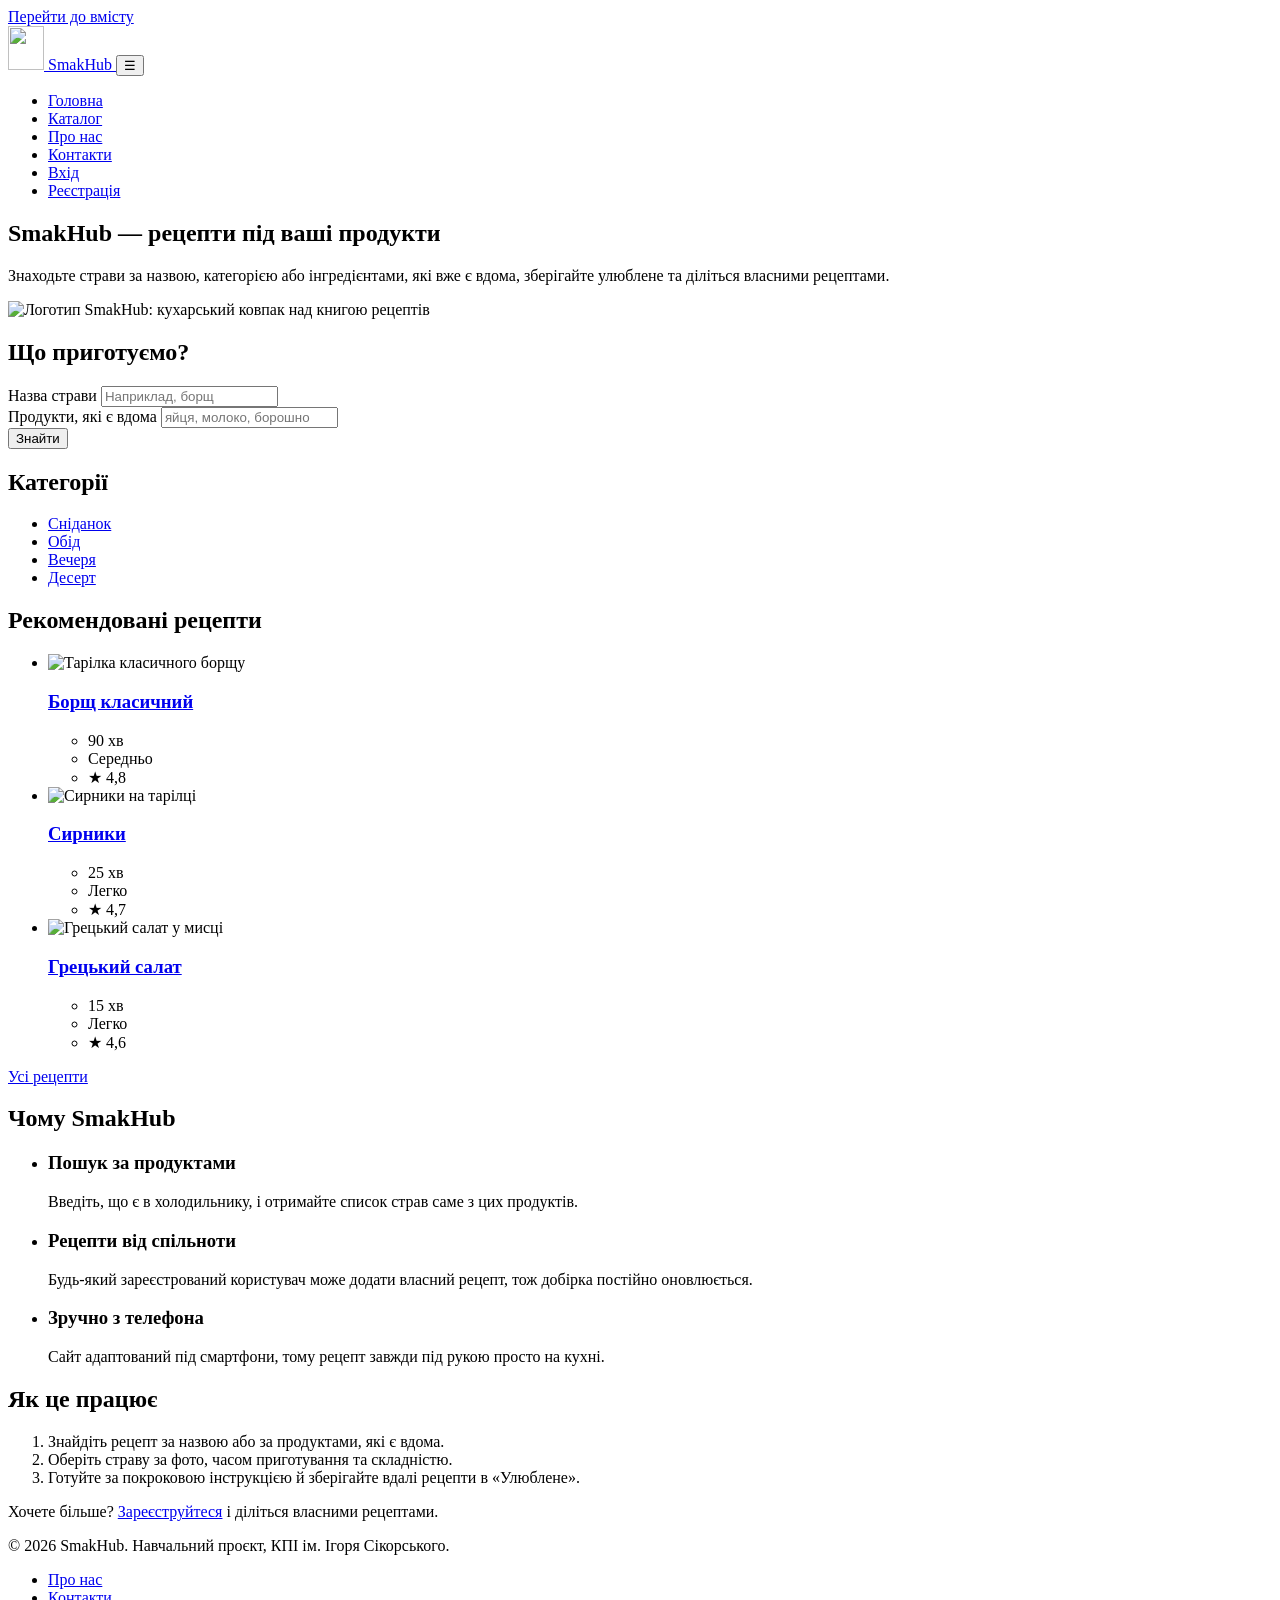
==== index.html @ bff35866 "project structure" ====
<!DOCTYPE html>
<html lang="uk">
<head>
  <meta charset="UTF-8">
  <meta name="viewport" content="width=device-width, initial-scale=1.0">
  <title>Головна — SmakHub</title>
  <meta name="description" content="SmakHub — книга рецептів, де можна знайти страву за назвою або за продуктами, які є вдома.">
  <link rel="preconnect" href="https://fonts.googleapis.com">
  <link rel="preconnect" href="https://fonts.gstatic.com" crossorigin>
  <link href="https://fonts.googleapis.com/css2?family=Nunito+Sans:ital,wght@0,400;0,700;1,700&amp;family=Playfair+Display:wght@600;700&amp;display=swap" rel="stylesheet">
  <link rel="icon" type="image/png" href="images/favicon.png">
  <link rel="stylesheet" href="css/style.css">
</head>
<body>
  <a class="skip-link" href="#main">Перейти до вмісту</a>

  <header class="site-header">
    <div class="container header-inner">
      <a class="logo" href="index.html">
        <img src="images/logo.webp" alt="" width="36" height="44">
        <span>SmakHub</span>
      </a>
      <button class="nav-toggle" type="button" aria-expanded="false" aria-controls="site-nav" aria-label="Відкрити меню">&#9776;</button>
      <nav id="site-nav" class="site-nav" aria-label="Головна навігація">
        <ul>
          <li><a href="index.html" aria-current="page">Головна</a></li>
          <li><a href="catalog.html">Каталог</a></li>
          <li><a href="about.html">Про нас</a></li>
          <li><a href="contacts.html">Контакти</a></li>
          <li><a href="login.html">Вхід</a></li>
          <li><a href="register.html">Реєстрація</a></li>
        </ul>
      </nav>
    </div>
  </header>

  <main id="main">
    <div class="container">

      <section class="hero" aria-labelledby="hero-title">
        <div>
          <h1 id="hero-title">SmakHub — рецепти під ваші продукти</h1>
          <p class="hero-lead">Знаходьте страви за назвою, категорією або інгредієнтами, які вже є вдома, зберігайте улюблене та діліться власними рецептами.</p>
        </div>
        <img class="hero-logo" src="images/logo-large.webp" width="426" height="520" alt="Логотип SmakHub: кухарський ковпак над книгою рецептів">
      </section>

      <section class="section" aria-labelledby="search-title">
        <h2 id="search-title">Що приготуємо?</h2>
        <form class="search-form" action="catalog.html" method="get" role="search">
          <div>
            <label for="search-name">Назва страви</label>
            <input id="search-name" type="search" name="q" placeholder="Наприклад, борщ">
          </div>
          <div>
            <label for="search-ingredients">Продукти, які є вдома</label>
            <input id="search-ingredients" type="text" name="ingredients" placeholder="яйця, молоко, борошно">
          </div>
          <button class="btn" type="submit">Знайти</button>
        </form>
      </section>

      <section class="section" aria-labelledby="categories-title">
        <h2 id="categories-title">Категорії</h2>
        <ul class="chip-list">
          <li><a href="catalog.html?category=breakfast">Сніданок</a></li>
          <li><a href="catalog.html?category=lunch">Обід</a></li>
          <li><a href="catalog.html?category=dinner">Вечеря</a></li>
          <li><a href="catalog.html?category=dessert">Десерт</a></li>
        </ul>
      </section>

      <section class="section" aria-labelledby="featured-title">
        <h2 id="featured-title">Рекомендовані рецепти</h2>
        <ul class="card-grid">
          <li class="recipe-card">
            <img src="images/recipe-borshch.webp" width="800" height="600" alt="Тарілка класичного борщу" loading="lazy">
            <div class="recipe-card-body">
              <h3><a href="recipe.html">Борщ класичний</a></h3>
              <ul class="recipe-meta">
                <li>90 хв</li>
                <li>Середньо</li>
                <li><span class="badge">&#9733; 4,8</span></li>
              </ul>
            </div>
          </li>
          <li class="recipe-card">
            <img src="images/recipe-syrnyky.webp" width="800" height="600" alt="Сирники на тарілці" loading="lazy">
            <div class="recipe-card-body">
              <h3><a href="recipe.html">Сирники</a></h3>
              <ul class="recipe-meta">
                <li>25 хв</li>
                <li>Легко</li>
                <li><span class="badge">&#9733; 4,7</span></li>
              </ul>
            </div>
          </li>
          <li class="recipe-card">
            <img src="images/recipe-salat.webp" width="800" height="600" alt="Грецький салат у мисці" loading="lazy">
            <div class="recipe-card-body">
              <h3><a href="recipe.html">Грецький салат</a></h3>
              <ul class="recipe-meta">
                <li>15 хв</li>
                <li>Легко</li>
                <li><span class="badge">&#9733; 4,6</span></li>
              </ul>
            </div>
          </li>
        </ul>
        <p><a class="btn btn-secondary" href="catalog.html">Усі рецепти</a></p>
      </section>

      <section class="section" aria-labelledby="why-title">
        <h2 id="why-title">Чому SmakHub</h2>
        <ul class="benefits">
          <li class="benefit">
            <h3>Пошук за продуктами</h3>
            <p>Введіть, що є в холодильнику, і отримайте список страв саме з цих продуктів.</p>
          </li>
          <li class="benefit">
            <h3>Рецепти від спільноти</h3>
            <p>Будь-який зареєстрований користувач може додати власний рецепт, тож добірка постійно оновлюється.</p>
          </li>
          <li class="benefit">
            <h3>Зручно з телефона</h3>
            <p>Сайт адаптований під смартфони, тому рецепт завжди під рукою просто на кухні.</p>
          </li>
        </ul>
      </section>

      <section class="section text-block" aria-labelledby="how-title">
        <h2 id="how-title">Як це працює</h2>
        <ol>
          <li>Знайдіть рецепт за назвою або за продуктами, які є вдома.</li>
          <li>Оберіть страву за фото, часом приготування та складністю.</li>
          <li>Готуйте за покроковою інструкцією й зберігайте вдалі рецепти в «Улюблене».</li>
        </ol>
        <p>Хочете більше? <a href="register.html">Зареєструйтеся</a> і діліться власними рецептами.</p>
      </section>

    </div>
  </main>

  <footer class="site-footer">
    <div class="container footer-inner">
      <p>&copy; 2026 SmakHub. Навчальний проєкт, КПІ ім. Ігоря Сікорського.</p>
      <ul>
        <li><a href="about.html">Про нас</a></li>
        <li><a href="contacts.html">Контакти</a></li>
      </ul>
    </div>
  </footer>

  <script src="js/main.js" defer></script>
</body>
</html>
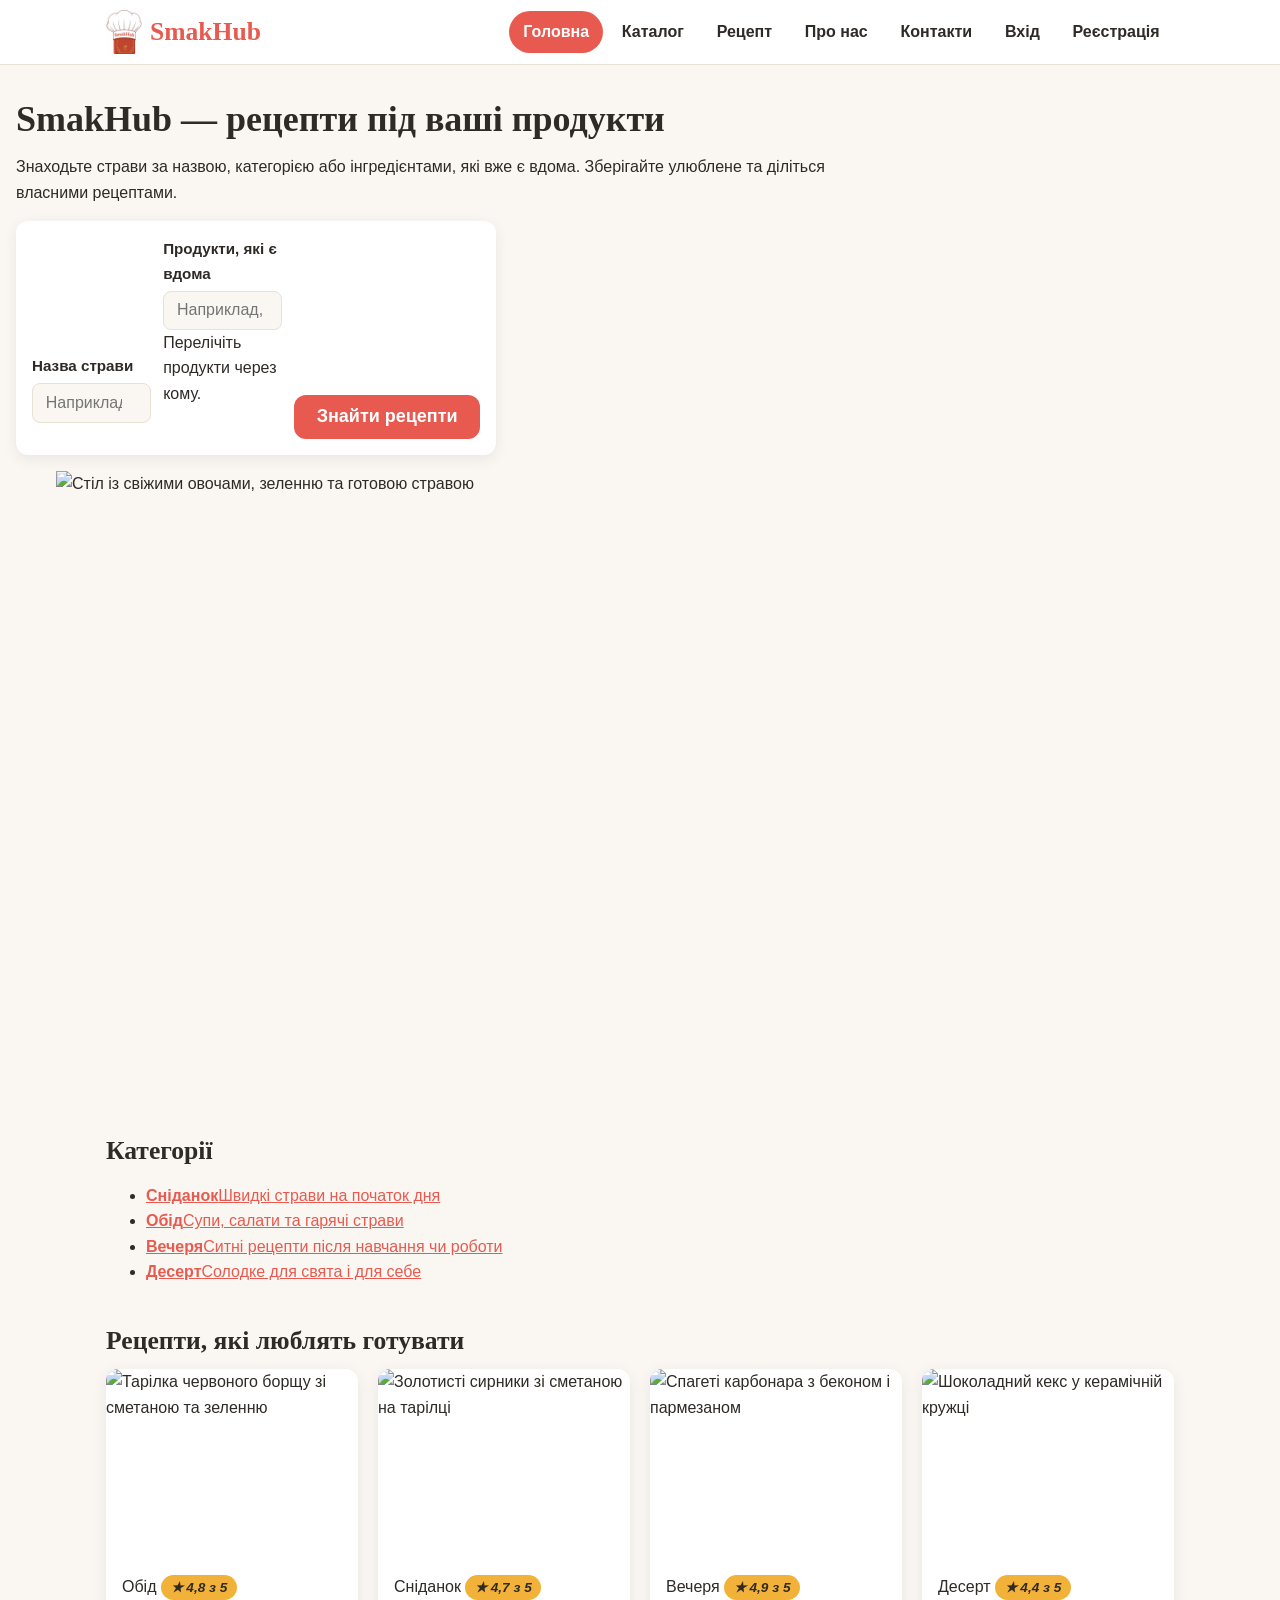
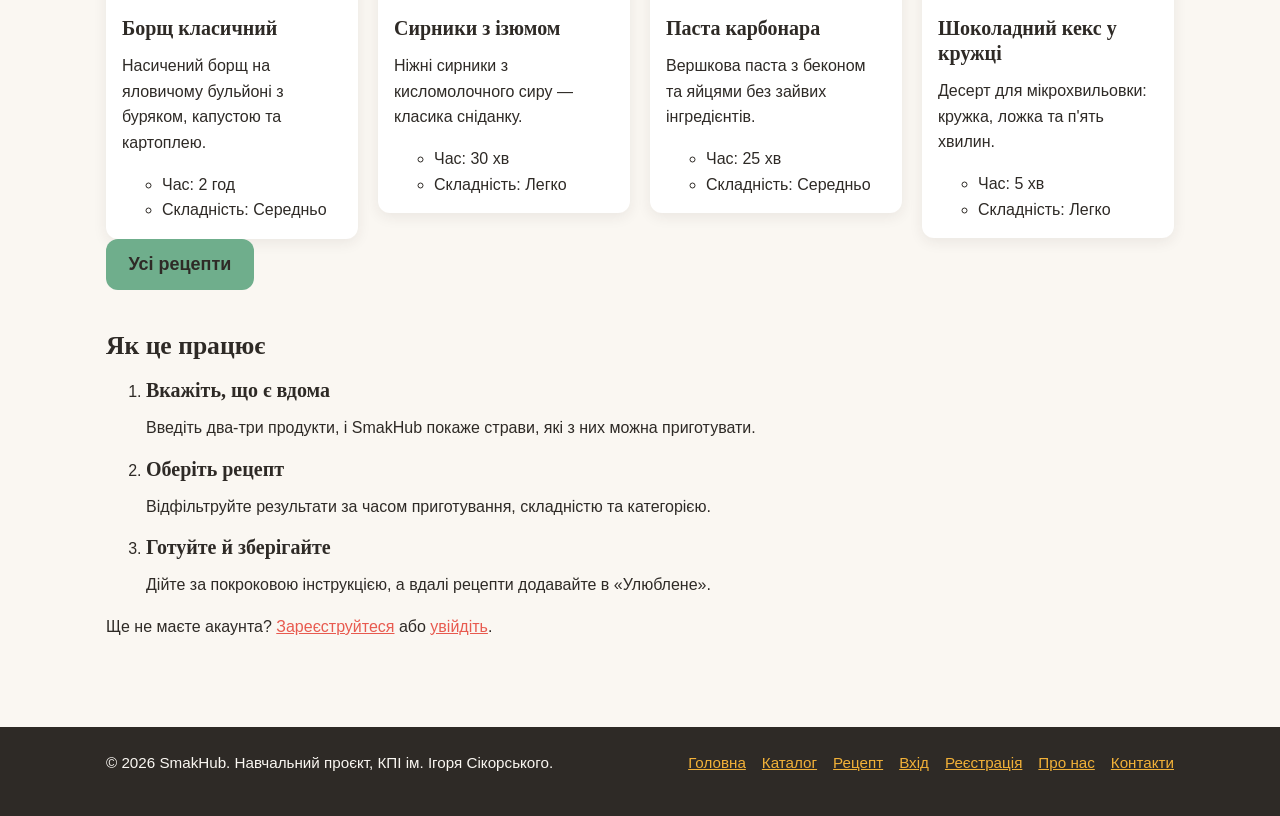
==== commit 071db18b: "Add files via upload" ====
--- a/index.html
+++ b/index.html
@@ -25,6 +25,7 @@
         <ul>
           <li><a href="index.html" aria-current="page">Головна</a></li>
           <li><a href="catalog.html">Каталог</a></li>
+          <li><a href="recipe.html">Рецепт</a></li>
           <li><a href="about.html">Про нас</a></li>
           <li><a href="contacts.html">Контакти</a></li>
           <li><a href="login.html">Вхід</a></li>
@@ -35,119 +36,131 @@
   </header>
 
   <main id="main">
+    <section class="hero" aria-labelledby="hero-title">
+      <div class="container hero-inner">
+        <div class="hero-text">
+          <h1 id="hero-title">SmakHub — рецепти під ваші продукти</h1>
+          <p class="lead">Знаходьте страви за назвою, категорією або інгредієнтами, які вже є вдома. Зберігайте улюблене та діліться власними рецептами.</p>
+
+          <form class="form search-form" action="catalog.html" method="get" role="search">
+            <div class="form-group">
+              <label for="hero-q">Назва страви</label>
+              <input type="search" id="hero-q" name="q" placeholder="Наприклад, борщ" autocomplete="off">
+            </div>
+            <div class="form-group">
+              <label for="hero-ingredients">Продукти, які є вдома</label>
+              <input type="text" id="hero-ingredients" name="ingredients" placeholder="Наприклад, яйця, сир, помідори">
+              <p class="form-hint">Перелічіть продукти через кому.</p>
+            </div>
+            <button class="btn" type="submit">Знайти рецепти</button>
+          </form>
+        </div>
+        <figure class="hero-figure">
+          <img src="images/hero.webp" alt="Стіл із свіжими овочами, зеленню та готовою стравою" width="800" height="600">
+        </figure>
+      </div>
+    </section>
+
     <div class="container">
-
-      <section class="hero" aria-labelledby="hero-title">
-        <div>
-          <h1 id="hero-title">SmakHub — рецепти під ваші продукти</h1>
-          <p class="hero-lead">Знаходьте страви за назвою, категорією або інгредієнтами, які вже є вдома, зберігайте улюблене та діліться власними рецептами.</p>
-        </div>
-        <img class="hero-logo" src="images/logo-large.webp" width="426" height="520" alt="Логотип SmakHub: кухарський ковпак над книгою рецептів">
-      </section>
-
-      <section class="section" aria-labelledby="search-title">
-        <h2 id="search-title">Що приготуємо?</h2>
-        <form class="search-form" action="catalog.html" method="get" role="search">
-          <div>
-            <label for="search-name">Назва страви</label>
-            <input id="search-name" type="search" name="q" placeholder="Наприклад, борщ">
-          </div>
-          <div>
-            <label for="search-ingredients">Продукти, які є вдома</label>
-            <input id="search-ingredients" type="text" name="ingredients" placeholder="яйця, молоко, борошно">
-          </div>
-          <button class="btn" type="submit">Знайти</button>
-        </form>
-      </section>
-
       <section class="section" aria-labelledby="categories-title">
         <h2 id="categories-title">Категорії</h2>
-        <ul class="chip-list">
-          <li><a href="catalog.html?category=breakfast">Сніданок</a></li>
-          <li><a href="catalog.html?category=lunch">Обід</a></li>
-          <li><a href="catalog.html?category=dinner">Вечеря</a></li>
-          <li><a href="catalog.html?category=dessert">Десерт</a></li>
+        <ul class="category-list">
+          <li><a href="catalog.html?category=breakfast"><strong>Сніданок</strong><span>Швидкі страви на початок дня</span></a></li>
+          <li><a href="catalog.html?category=lunch"><strong>Обід</strong><span>Супи, салати та гарячі страви</span></a></li>
+          <li><a href="catalog.html?category=dinner"><strong>Вечеря</strong><span>Ситні рецепти після навчання чи роботи</span></a></li>
+          <li><a href="catalog.html?category=dessert"><strong>Десерт</strong><span>Солодке для свята і для себе</span></a></li>
         </ul>
       </section>
 
       <section class="section" aria-labelledby="featured-title">
-        <h2 id="featured-title">Рекомендовані рецепти</h2>
+        <h2 id="featured-title">Рецепти, які люблять готувати</h2>
         <ul class="card-grid">
-          <li class="recipe-card">
-            <img src="images/recipe-borshch.webp" width="800" height="600" alt="Тарілка класичного борщу" loading="lazy">
-            <div class="recipe-card-body">
-              <h3><a href="recipe.html">Борщ класичний</a></h3>
-              <ul class="recipe-meta">
-                <li>90 хв</li>
-                <li>Середньо</li>
-                <li><span class="badge">&#9733; 4,8</span></li>
-              </ul>
-            </div>
+          <li>
+            <article class="recipe-card">
+              <img src="images/recipes/borshch.webp" alt="Тарілка червоного борщу зі сметаною та зеленню" width="640" height="480" loading="lazy">
+              <div class="recipe-card-body">
+                <p class="recipe-card-cat">Обід <span class="badge">&#9733; 4,8<span class="visually-hidden"> з 5</span></span></p>
+                <h3><a href="recipe.html">Борщ класичний</a></h3>
+                <p>Насичений борщ на яловичому бульйоні з буряком, капустою та картоплею.</p>
+                <ul class="meta-list">
+                  <li>Час: 2 год</li>
+                  <li>Складність: Середньо</li>
+                </ul>
+              </div>
+            </article>
           </li>
-          <li class="recipe-card">
-            <img src="images/recipe-syrnyky.webp" width="800" height="600" alt="Сирники на тарілці" loading="lazy">
-            <div class="recipe-card-body">
-              <h3><a href="recipe.html">Сирники</a></h3>
-              <ul class="recipe-meta">
-                <li>25 хв</li>
-                <li>Легко</li>
-                <li><span class="badge">&#9733; 4,7</span></li>
-              </ul>
-            </div>
+          <li>
+            <article class="recipe-card">
+              <img src="images/recipes/syrnyky.webp" alt="Золотисті сирники зі сметаною на тарілці" width="640" height="480" loading="lazy">
+              <div class="recipe-card-body">
+                <p class="recipe-card-cat">Сніданок <span class="badge">&#9733; 4,7<span class="visually-hidden"> з 5</span></span></p>
+                <h3><a href="recipe.html">Сирники з ізюмом</a></h3>
+                <p>Ніжні сирники з кисломолочного сиру — класика сніданку.</p>
+                <ul class="meta-list">
+                  <li>Час: 30 хв</li>
+                  <li>Складність: Легко</li>
+                </ul>
+              </div>
+            </article>
           </li>
-          <li class="recipe-card">
-            <img src="images/recipe-salat.webp" width="800" height="600" alt="Грецький салат у мисці" loading="lazy">
-            <div class="recipe-card-body">
-              <h3><a href="recipe.html">Грецький салат</a></h3>
-              <ul class="recipe-meta">
-                <li>15 хв</li>
-                <li>Легко</li>
-                <li><span class="badge">&#9733; 4,6</span></li>
-              </ul>
-            </div>
+          <li>
+            <article class="recipe-card">
+              <img src="images/recipes/carbonara.webp" alt="Спагеті карбонара з беконом і пармезаном" width="640" height="480" loading="lazy">
+              <div class="recipe-card-body">
+                <p class="recipe-card-cat">Вечеря <span class="badge">&#9733; 4,9<span class="visually-hidden"> з 5</span></span></p>
+                <h3><a href="recipe.html">Паста карбонара</a></h3>
+                <p>Вершкова паста з беконом та яйцями без зайвих інгредієнтів.</p>
+                <ul class="meta-list">
+                  <li>Час: 25 хв</li>
+                  <li>Складність: Середньо</li>
+                </ul>
+              </div>
+            </article>
+          </li>
+          <li>
+            <article class="recipe-card">
+              <img src="images/recipes/mug-cake.webp" alt="Шоколадний кекс у керамічній кружці" width="640" height="480" loading="lazy">
+              <div class="recipe-card-body">
+                <p class="recipe-card-cat">Десерт <span class="badge">&#9733; 4,4<span class="visually-hidden"> з 5</span></span></p>
+                <h3><a href="recipe.html">Шоколадний кекс у кружці</a></h3>
+                <p>Десерт для мікрохвильовки: кружка, ложка та п'ять хвилин.</p>
+                <ul class="meta-list">
+                  <li>Час: 5 хв</li>
+                  <li>Складність: Легко</li>
+                </ul>
+              </div>
+            </article>
           </li>
         </ul>
-        <p><a class="btn btn-secondary" href="catalog.html">Усі рецепти</a></p>
+        <p class="section-more"><a class="btn btn-secondary" href="catalog.html">Усі рецепти</a></p>
       </section>
 
-      <section class="section" aria-labelledby="why-title">
-        <h2 id="why-title">Чому SmakHub</h2>
-        <ul class="benefits">
-          <li class="benefit">
-            <h3>Пошук за продуктами</h3>
-            <p>Введіть, що є в холодильнику, і отримайте список страв саме з цих продуктів.</p>
-          </li>
-          <li class="benefit">
-            <h3>Рецепти від спільноти</h3>
-            <p>Будь-який зареєстрований користувач може додати власний рецепт, тож добірка постійно оновлюється.</p>
-          </li>
-          <li class="benefit">
-            <h3>Зручно з телефона</h3>
-            <p>Сайт адаптований під смартфони, тому рецепт завжди під рукою просто на кухні.</p>
-          </li>
-        </ul>
+      <section class="section" aria-labelledby="how-title">
+        <h2 id="how-title">Як це працює</h2>
+        <ol class="steps-simple">
+          <li><h3>Вкажіть, що є вдома</h3><p>Введіть два-три продукти, і SmakHub покаже страви, які з них можна приготувати.</p></li>
+          <li><h3>Оберіть рецепт</h3><p>Відфільтруйте результати за часом приготування, складністю та категорією.</p></li>
+          <li><h3>Готуйте й зберігайте</h3><p>Дійте за покроковою інструкцією, а вдалі рецепти додавайте в «Улюблене».</p></li>
+        </ol>
+        <p>Ще не маєте акаунта? <a href="register.html">Зареєструйтеся</a> або <a href="login.html">увійдіть</a>.</p>
       </section>
-
-      <section class="section text-block" aria-labelledby="how-title">
-        <h2 id="how-title">Як це працює</h2>
-        <ol>
-          <li>Знайдіть рецепт за назвою або за продуктами, які є вдома.</li>
-          <li>Оберіть страву за фото, часом приготування та складністю.</li>
-          <li>Готуйте за покроковою інструкцією й зберігайте вдалі рецепти в «Улюблене».</li>
-        </ol>
-        <p>Хочете більше? <a href="register.html">Зареєструйтеся</a> і діліться власними рецептами.</p>
-      </section>
-
     </div>
   </main>
 
   <footer class="site-footer">
     <div class="container footer-inner">
       <p>&copy; 2026 SmakHub. Навчальний проєкт, КПІ ім. Ігоря Сікорського.</p>
-      <ul>
-        <li><a href="about.html">Про нас</a></li>
-        <li><a href="contacts.html">Контакти</a></li>
-      </ul>
+      <nav aria-label="Навігація у футері">
+        <ul>
+          <li><a href="index.html">Головна</a></li>
+          <li><a href="catalog.html">Каталог</a></li>
+          <li><a href="recipe.html">Рецепт</a></li>
+          <li><a href="login.html">Вхід</a></li>
+          <li><a href="register.html">Реєстрація</a></li>
+          <li><a href="about.html">Про нас</a></li>
+          <li><a href="contacts.html">Контакти</a></li>
+        </ul>
+      </nav>
     </div>
   </footer>
 
--- a/css/style.css
+++ b/css/style.css
@@ -0,0 +1,460 @@
+/* ==========================================================
+   SmakHub — спільні стилі
+   Кольори та шрифти взяті з брендбуку (Лабораторна 1, розділ 4)
+   ========================================================== */
+
+:root {
+  --color-primary: #E85A4F;   /* теракотовий — основні кнопки */
+  --color-secondary: #6FAE8C; /* м'ятний — другорядні дії, фільтри */
+  --color-bg: #FAF7F2;        /* майже білий фон */
+  --color-text: #2E2A26;      /* темно-сірий текст */
+  --color-accent: #F2B138;    /* оцінки, бейджі */
+  --color-white: #FFFFFF;
+  --color-border: #E8E1D6;
+
+  --font-heading: "Playfair Display", Georgia, serif;
+  --font-body: "Nunito Sans", Inter, Arial, sans-serif;
+
+  --radius: 12px;
+  --shadow: 0 4px 14px rgba(46, 42, 38, 0.08);
+  --container-width: 1100px;
+}
+
+/* ---------- Базові стилі ---------- */
+*,
+*::before,
+*::after {
+  box-sizing: border-box;
+}
+
+html {
+  scroll-behavior: smooth;
+}
+
+body {
+  margin: 0;
+  font-family: var(--font-body);
+  font-size: 1rem;
+  line-height: 1.6;
+  color: var(--color-text);
+  background: var(--color-bg);
+  display: flex;
+  flex-direction: column;
+  min-height: 100vh;
+}
+
+h1, h2, h3 {
+  font-family: var(--font-heading);
+  line-height: 1.25;
+  margin: 0 0 0.75rem;
+}
+
+h1 { font-size: 2.25rem; }
+h2 { font-size: 1.6rem; }
+h3 { font-size: 1.25rem; }
+
+p { margin: 0 0 1rem; }
+
+img {
+  max-width: 100%;
+  height: auto;
+  display: block;
+}
+
+a {
+  color: var(--color-primary);
+}
+
+a:hover {
+  text-decoration-thickness: 2px;
+}
+
+:focus-visible {
+  outline: 3px solid var(--color-accent);
+  outline-offset: 2px;
+}
+
+.container {
+  width: 100%;
+  max-width: var(--container-width);
+  margin: 0 auto;
+  padding: 0 1rem;
+}
+
+/* Посилання «Перейти до вмісту» для клавіатурної навігації */
+.skip-link {
+  position: absolute;
+  left: -9999px;
+  top: 0;
+  background: var(--color-text);
+  color: var(--color-white);
+  padding: 0.5rem 1rem;
+  z-index: 100;
+}
+
+.skip-link:focus {
+  left: 0;
+}
+
+/* ---------- Header + навігація ---------- */
+.site-header {
+  background: var(--color-white);
+  border-bottom: 1px solid var(--color-border);
+  position: sticky;
+  top: 0;
+  z-index: 50;
+}
+
+.header-inner {
+  display: flex;
+  align-items: center;
+  justify-content: space-between;
+  gap: 1rem;
+  min-height: 64px;
+}
+
+.logo {
+  display: inline-flex;
+  align-items: center;
+  gap: 0.5rem;
+  font-family: var(--font-heading);
+  font-size: 1.6rem;
+  font-weight: 700;
+  color: var(--color-primary);
+  text-decoration: none;
+}
+
+.nav-toggle {
+  display: none;
+  background: none;
+  border: 1px solid var(--color-border);
+  border-radius: var(--radius);
+  font-size: 1.4rem;
+  line-height: 1;
+  padding: 0.4rem 0.7rem;
+  cursor: pointer;
+  color: var(--color-text);
+}
+
+.site-nav ul {
+  list-style: none;
+  margin: 0;
+  padding: 0;
+  display: flex;
+  gap: 0.25rem;
+  flex-wrap: wrap;
+}
+
+.site-nav a {
+  display: block;
+  padding: 0.5rem 0.9rem;
+  border-radius: 999px;
+  color: var(--color-text);
+  text-decoration: none;
+  font-weight: 600;
+}
+
+.site-nav a:hover {
+  background: var(--color-bg);
+}
+
+/* Активна сторінка (aria-current="page") */
+.site-nav a[aria-current="page"] {
+  background: var(--color-primary);
+  color: var(--color-white);
+}
+
+/* ---------- Основний вміст ---------- */
+main {
+  flex: 1;
+  padding: 2rem 0 3rem;
+}
+
+.section {
+  margin-bottom: 2.5rem;
+}
+
+/* ---------- Кнопки ---------- */
+.btn {
+  display: inline-block;
+  padding: 0.7rem 1.4rem;
+  border: 0;
+  border-radius: var(--radius);
+  background: var(--color-primary);
+  color: var(--color-white);
+  font-family: var(--font-body);
+  font-size: 1.125rem;
+  font-weight: 700;
+  text-decoration: none;
+  cursor: pointer;
+}
+
+.btn:hover {
+  filter: brightness(0.93);
+}
+
+.btn-secondary {
+  background: var(--color-secondary);
+  color: var(--color-text);
+}
+
+/* ---------- Картка рецепта (єдиний шаблон) ---------- */
+.card-grid {
+  display: grid;
+  grid-template-columns: repeat(auto-fill, minmax(240px, 1fr));
+  gap: 1.25rem;
+  list-style: none;
+  margin: 0;
+  padding: 0;
+}
+
+.recipe-card {
+  background: var(--color-white);
+  border-radius: var(--radius);
+  box-shadow: var(--shadow);
+  overflow: hidden;
+}
+
+.recipe-card img {
+  width: 100%;
+  aspect-ratio: 4 / 3;
+  object-fit: cover;
+}
+
+.recipe-card-body {
+  padding: 1rem;
+}
+
+.badge {
+  display: inline-block;
+  background: var(--color-accent);
+  color: var(--color-text);
+  font-size: 0.85rem;
+  font-weight: 700;
+  font-style: italic;
+  padding: 0.1rem 0.6rem;
+  border-radius: 999px;
+}
+
+/* ---------- Форми ---------- */
+.form {
+  max-width: 480px;
+  background: var(--color-white);
+  padding: 1.5rem;
+  border-radius: var(--radius);
+  box-shadow: var(--shadow);
+}
+
+.form-group {
+  margin-bottom: 1rem;
+}
+
+.form label {
+  display: block;
+  font-weight: 700;
+  margin-bottom: 0.3rem;
+}
+
+.form input,
+.form select,
+.form textarea {
+  width: 100%;
+  padding: 0.6rem 0.8rem;
+  border: 1px solid var(--color-border);
+  border-radius: 8px;
+  font-family: var(--font-body);
+  font-size: 1rem;
+  background: var(--color-bg);
+  color: var(--color-text);
+}
+
+/* ---------- Hero (головна) ---------- */
+.hero {
+  display: grid;
+  grid-template-columns: 1.4fr 1fr;
+  align-items: center;
+  gap: 2rem;
+  margin-bottom: 3rem;
+}
+
+.hero-lead {
+  font-size: 1.15rem;
+  max-width: 36rem;
+}
+
+.hero-logo {
+  width: 100%;
+  max-width: 280px;
+  height: auto;
+  margin: 0 auto;
+}
+
+.search-form {
+  display: grid;
+  grid-template-columns: 1fr 1fr auto;
+  gap: 0.75rem;
+  align-items: end;
+  background: var(--color-white);
+  padding: 1rem;
+  border-radius: var(--radius);
+  box-shadow: var(--shadow);
+}
+
+.search-form label {
+  display: block;
+  font-weight: 700;
+  font-size: 0.95rem;
+  margin-bottom: 0.3rem;
+}
+
+.search-form input {
+  width: 100%;
+  padding: 0.6rem 0.8rem;
+  border: 1px solid var(--color-border);
+  border-radius: 8px;
+  font-family: var(--font-body);
+  font-size: 1rem;
+  background: var(--color-bg);
+  color: var(--color-text);
+}
+
+/* ---------- Категорії (чіпи) ---------- */
+.chip-list {
+  list-style: none;
+  margin: 0;
+  padding: 0;
+  display: flex;
+  flex-wrap: wrap;
+  gap: 0.75rem;
+}
+
+.chip-list a {
+  display: inline-block;
+  padding: 0.55rem 1.1rem;
+  border-radius: 999px;
+  background: var(--color-secondary);
+  color: var(--color-text);
+  font-weight: 700;
+  text-decoration: none;
+}
+
+.chip-list a:hover {
+  filter: brightness(0.93);
+}
+
+/* ---------- Додаткові елементи карток і блоків ---------- */
+.recipe-card h3 a {
+  color: var(--color-text);
+  text-decoration: none;
+}
+
+.recipe-card h3 a:hover {
+  color: var(--color-primary);
+}
+
+.recipe-meta {
+  list-style: none;
+  margin: 0.5rem 0 0;
+  padding: 0;
+  display: flex;
+  flex-wrap: wrap;
+  gap: 0.35rem 0.9rem;
+  font-size: 0.95rem;
+}
+
+.benefits {
+  display: grid;
+  grid-template-columns: repeat(auto-fit, minmax(220px, 1fr));
+  gap: 1.25rem;
+  list-style: none;
+  margin: 0;
+  padding: 0;
+}
+
+.benefit {
+  background: var(--color-white);
+  border-radius: var(--radius);
+  box-shadow: var(--shadow);
+  padding: 1.25rem;
+}
+
+.text-block {
+  max-width: 44rem;
+}
+
+.text-block ul,
+.text-block ol {
+  padding-left: 1.25rem;
+}
+
+.text-block li {
+  margin-bottom: 0.5rem;
+}
+
+/* ---------- Footer ---------- */
+.site-footer {
+  background: var(--color-text);
+  color: var(--color-bg);
+  padding: 1.5rem 0;
+  font-size: 0.95rem;
+}
+
+.site-footer a {
+  color: var(--color-accent);
+}
+
+.footer-inner {
+  display: flex;
+  flex-wrap: wrap;
+  justify-content: space-between;
+  gap: 0.75rem;
+}
+
+.footer-inner ul {
+  list-style: none;
+  margin: 0;
+  padding: 0;
+  display: flex;
+  gap: 1rem;
+}
+
+/* ---------- Адаптивність ---------- */
+@media (max-width: 720px) {
+  h1 { font-size: 1.8rem; }
+
+  .nav-toggle {
+    display: block;
+  }
+
+  .site-nav {
+    display: none;
+    position: absolute;
+    top: 100%;
+    left: 0;
+    right: 0;
+    background: var(--color-white);
+    border-bottom: 1px solid var(--color-border);
+    padding: 0.5rem 1rem 1rem;
+  }
+
+  .site-nav.is-open {
+    display: block;
+  }
+
+  .site-nav ul {
+    flex-direction: column;
+  }
+
+  .hero {
+    grid-template-columns: 1fr;
+  }
+
+  .hero-logo {
+    max-width: 180px;
+    order: -1;
+  }
+
+  .search-form {
+    grid-template-columns: 1fr;
+  }
+}
